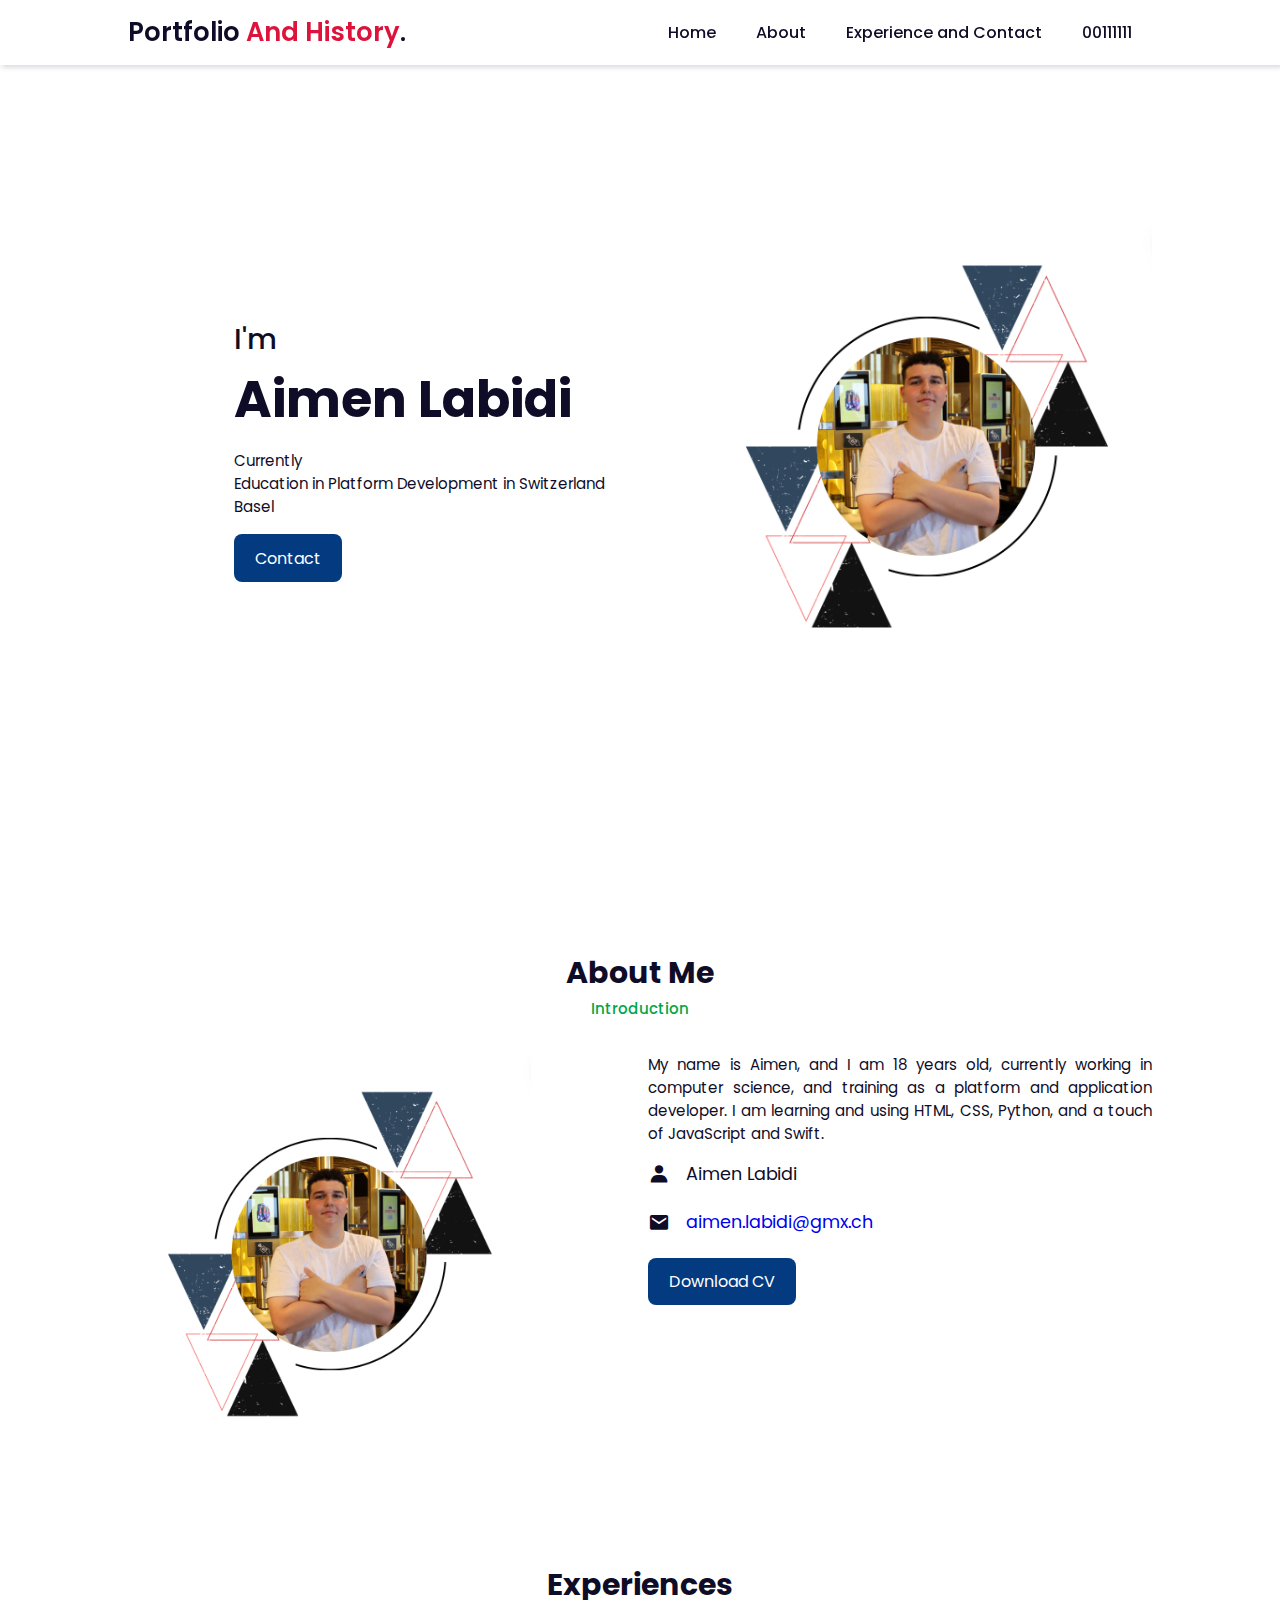
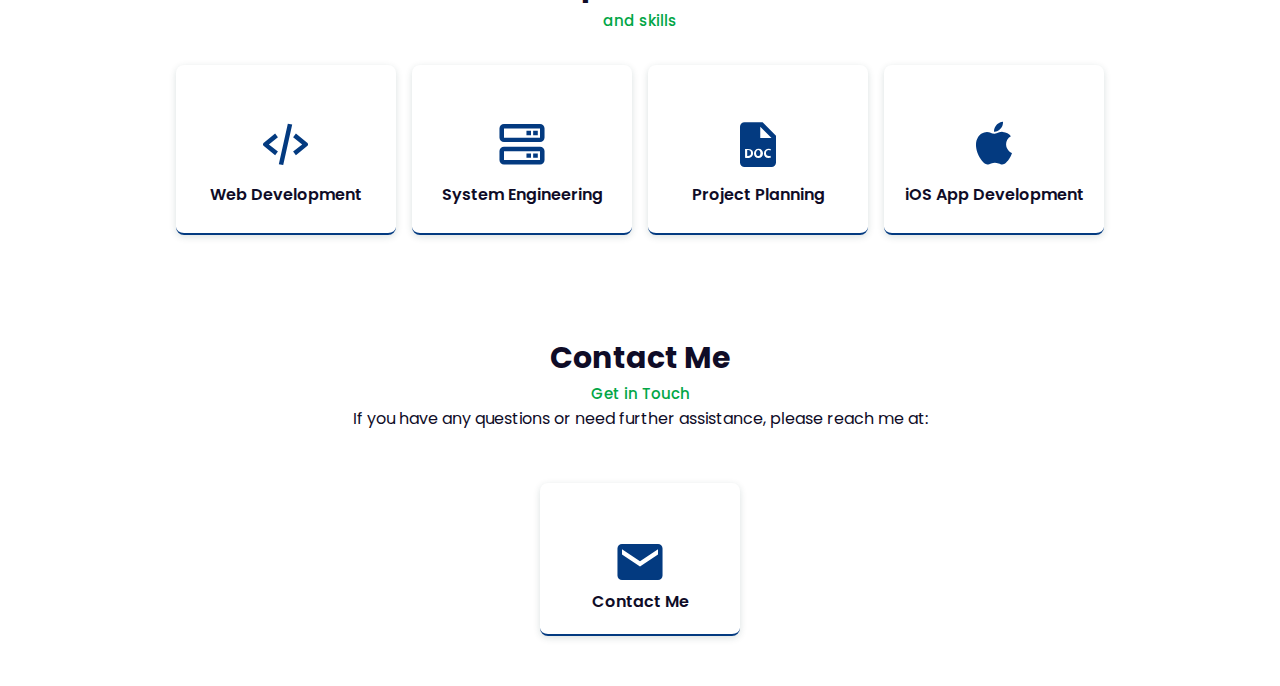
==== index.html @ f1b0aece "Add files via upload" ====
<!DOCTYPE html>
<html lang="en">

<head>
    <meta charset="UTF-8">
    <meta http-equiv="X-UA-Compatible" content="IE=edge">
    <meta name="viewport" content="width=device-width, initial-scale=1.0">
    <meta http-equiv='cache-control' content='no-cache'> 
    <meta http-equiv='expires' content='0'> 
    <meta http-equiv='pragma' content='no-cache'>
    <title>E-Portfolio and History</title>
    <link rel="stylesheet" href="style.css">
    <link rel="stylesheet" href="https://cdn.jsdelivr.net/npm/boxicons@latest/css/boxicons.min.css">
</head>

<body>
    <!-- Navbar Section Start -->
    <header>
        <a href="#" class="logo">Portfolio <span>And</span> <span>History</span>.</a>

        <div class="bx bx-menu" id="menu-icon"></div>

        <ul class="navbar">
            <li><a href="#home">Home</a></li>
            <li><a href="#about">About</a></li>
            <li><a href="#services">Experience and Contact</a></li>
            <li><a href="404.html">00111111</a></li>
        </ul>
    </header>
    <!-- Navbar Section End -->

    <!-- Home Section Start -->
    <section class="home" id="home">
        <div class="social">
    
        </div>
        <div class="home-img">
            <img src="MainPicPort.png" alt="Profile Picture">
        </div>
        <div class="home-text">
            <span>I'm</span>
            <h1>Aimen Labidi</h1>
            
            <p>Currently <br> Education in Platform Development in Switzerland <br> Basel</p>
            <a href="#contact" class="btn">Contact</a>
        </div>
    </section>
    <!-- Home Section End -->

    <!-- About Section Start -->
    <section class="about" id="about">
        <div class="heading">
            <h2>About Me</h2>
            <span>Introduction</span>
        </div>

        <div class="about-container">
            <div class="about-img">
                <img src="MainPicPort.png" alt="Profile Picture">
            </div>
            <div class="about-text">
                <p>My name is Aimen, and I am 18 years old, currently working in computer science, and training as a platform and application developer. I am learning and using HTML, CSS, Python, and a touch of JavaScript and Swift.</p>

                <div class="information">
                    <div class="info-box">
                        <i class='bx bxs-user'></i>
                        <span>Aimen Labidi</span>
                    </div>

                    <div class="info-box">
                        <i class='bx bxs-envelope'></i>
                        <a href="mailto:aimen.labidi@gmx.ch">
                            <span>aimen.labidi@gmx.ch</span>
                        </a>
                    </div>
                </div>
                <a href="MainCV.pdf" class="btn" download>Download CV</a>
            </div>
        </div>
    </section>
    <!-- About Section End -->

    <!-- Skills Section Start -->
    <section class="services" id="services">
        <div class="heading">
            <h2>Experiences</h2>
            <span>and skills    </span>
        </div>
        <div class="services-content">

            <div class="services-box">
                <i class='bx bx-code-alt'></i>
                <h3>Web Development</h3>
            </div>

            <div class="services-box">
                <i class='bx bx-server'></i>
                <h3>System Engineering</h3>
            </div>
            <div class="services-box">
                <i class='bx bxs-file-doc'></i>
                <h3>Project Planning</h3>
            </div>

            <div class="services-box">
                <i class='bx bxl-apple'></i>
                <h3>iOS App Development</h3>
            </div>
        </div>
    </section>
    <!-- Skills Section End -->

    <!-- Contact Section Start -->
    <section id="contact">
        <div class="heading">
            <h2>Contact Me</h2>
            <span>Get in Touch</span>
        </div>
        <div class="contact-content">
            <div class="heading">
                <p>If you have any questions or need further assistance, please reach me at:</p>
                <div class="email-content">


                <a href="mailto:aimen.labidi@gmx.ch" class="email-link">
                    <div class="email-box">
                        <i class='bx bxs-envelope'></i>
                        <h3>Contact Me</h3>
                    </div>
                </a>
                

                    
                </div>
            </div>
        </div>
    </section>
    <!-- Contact Section End -->

    <!-- Javascript -->
    <script src="script.js"></script>
</body>

</html>
---- style.css ----
@import url("https://fonts.googleapis.com/css2?family=Poppins:wght@200;300;400;500;600;700&display=swap");

* {
  margin: 0;
  padding: 0;
  box-sizing: border-box;
  list-style: none;
  text-decoration: none;
  scroll-behavior: smooth;
  scroll-padding-top: 2rem;
  font-family: "Poppins", sans-serif;
}

:root {
  --main-color: #033a80;
  --bg-color: #fff;
  --text-color: #0f0c27;
  --hover: hsl(260, 100%, 51%);
  --big-font: 3.2rem;
  --medium-font: 1.8rem;
  --p-font: 0.941rem;
}

section {
  padding: 50px 10%;
}

body.active {
  --text-color: #fff;
  --bg-color: #0f0c27;
}

body {
  background: var(--bg-color);
  color: var(--text-color);
}

*::selection {
  color: var(--bg-color);
  background: var(--main-color);
}

.heading {
  text-align: center;
}

.heading h2 {
  font-size: 30px;
}

.heading span {
  font-size: var(--p-font);
  color: rgb(2, 166, 70);
}

header {
  position: fixed;
  width: 100%;
  top: 0;
  right: 0;
  z-index: 1000;
  display: flex;
  align-items: center;
  justify-content: space-between;
  background: var(--bg-color);
  padding: 13px 10%;
  transition: 0.2s;
  box-shadow: -3px -3px 7px #ffffff73,
    2px 2px 5px rgba(94, 104, 121, 0.288);
}

header.shadow {
  box-shadow: 0 0 4px rgb(14 55 54 / 15%);
}

.logo {
  font-size: 1.61rem;
  font-weight: 600;
  color: var(--text-color);
}

.logo span {
  font-size: 1.61rem;
  font-weight: 600;
  color: crimson;
}

.navbar {
  display: flex;
}

.navbar a {
  font-size: 1rem;
  padding: 10px 20px;
  color: var(--text-color);
  font-weight: 500;
}

.navbar a:hover {
  color: var(--hover);
}

#menu-icon {
  font-size: 24px;
  cursor: pointer;
  z-index: 10001;
  display: none;
}

#darkmode {
  font-size: 22px;
  cursor: pointer;
}

.home {
  position: relative;
  width: 100%;
  min-height: 100vh;
  display: grid;
  grid-template-columns: 0.2fr 1fr 1fr;
  align-items: center;
  gap: 1rem;
}

.home-img {
  order: 3;
}

.home-img img {
  width: 100%;
}

.home-text span {
  font-size: var(--medium-font);
  font-weight: 500;
}

.home-text h1 {
  font-size: var(--big-font);
}

.home-text h2 {
  font-size: 1.1rem;
  font-weight: 400;
}

.home-text p {
  font-size: var(--p-font);
  font-weight: 400;
  margin: 0.7rem 0 1rem;
}

.social {
  display: flex;
  flex-direction: column;
}

.social a {
  margin-bottom: 1rem;
  font-size: 22px;
  color: var(--text-color);
}

.social a:hover {
  color: var(--hover);
}

.btn {
  display: inline-block;
  background: var(--main-color);
  color: #fff;
  padding: 0.7rem 1.3rem;
  border-radius: 0.5rem;
}

.btn:hover {
  background: var(--hover);
}


.about-container {
  display: grid;
  grid-template-columns: repeat(2, 1fr);
  gap: 1rem;
  margin-top: 2rem;
}

.about-img img {
  width: 80%;
  border-radius: 0.5rem;
}

.about-text p {
  font-size: var(--p-font);
  font-weight: 400;
  text-align: justify;
}

.information {
  margin: 1rem 0 1.4rem;
}

.information .info-box {
  display: flex;
  align-items: center;
  margin-bottom: 1.4rem;
}

.information .info-box .bx {
  font-size: 22px;
}

.information .info-box span {
  font-weight: 400;
  margin-left: 1rem;
}

.skills-container {
  display: grid;
  grid-template-columns: repeat(2, 1fr);
  align-items: center;
  gap: 2rem;
  margin-top: 4rem;
}

.skills-img img {
  width: 80%;
  padding-left: 4rem;
  object-position: center;
}

.bars-box {
  position: relative;
  display: flex;
  justify-content: space-between;
  align-items: center;
  padding: 1rem 0;
  margin-bottom: 1rem;
}

.bars-box h3,
span {
  font-size: 1.1rem;
  font-weight: 500;
}

.light-bar {
  position: absolute;
  bottom: 0;
  left: 0;
  width: 100%;
  height: 0.5rem;
  background: hsla(260, 100%, 44%, 0.4);
  border-radius: 0.5rem;
}

.percent-bar {
  position: absolute;
  bottom: 0;
  left: 0;
  height: 0.5rem;
  background: var(--main-color);
  border-radius: 0.5rem;
}

.html-bar {
  width: 94%;
}

.css-bar {
  width: 84%;
}

.js-bar {
  width: 74%;
}

.react-bar {
  width: 80%;
}

/* Responsive design for service boxes */
.services-content {
  display: grid;
  grid-template-columns: repeat(auto-fit, minmax(200px, auto));
  justify-content: center;
  gap: 1rem;
  margin-top: 2rem;
}

.services-box {
  padding: 20px;
  width: 220px;
  display: flex;
  flex-direction: column;
  align-items: center;
  text-align: center;
  border-radius: 0.5rem;
  border-bottom: 2px solid var(--main-color);
  box-shadow: 0 2px 7px rgb(14 55 54 / 15%);
  transition: transform 0.3s ease;
}

.services-box:hover {
  background-color: #02225a;
  transform: scale(1.1); /* Make the box 10% larger on hover */
}

.services-box h3 {
  font-size: 1rem;
  font-weight: 600;
  margin: 0.7rem 0 0.4rem;
}

.services-box:hover h3 {
  color: #fff;
}

.services-box .bx {
  padding-top: 2rem;
  font-size: 54px;
  color: var(--main-color);
}

.services-box:hover .bx {
  color: #22cf91;
}

.services-box a {
  color: var(--main-color);
  font-size: var(--p-font);
  font-weight: 500;
}

.services-box:hover a {
  color: #8b8a8f;
}

.sun-heading {
  text-align: center;
}

.sun-heading h2 {
  font-size: 30px;
}

.sun-heading span {
  font-size: var(--p-font);
  color: rgb(2, 166, 70);
}

.sun-services {
  display: flex;
  flex-direction: column;
  align-items: center;
  justify-content: center;
  height: 100vh;
  text-align: center;
}

.sun-img {
  display: flex;
  justify-content: center;
  align-items: center;
  width: 100%;
  margin-top: 20px;
}

.sun-img {
  max-width: 100%;
  height: auto;
}

@media (max-width: 200px) {
  .email-box {
    width: 80px; /* Adjust for smaller screens */
  }
}

/* Responsive design for service boxes */
.email-content {
  display: grid;
  width: 250;
  text-align: center;
  grid-template-columns: repeat(auto-fit, minmax(200px, auto));
  justify-content: center;
  gap: 1rem;
  margin-top: 2rem;
}


.email-box {
  padding: 20px;
  width: 250px;
  display: flex;
  flex-direction: column;
  align-items: center;
  text-align: center;
  border-radius: 0.5rem;
  border-bottom: 2px solid var(--main-color);
  box-shadow: 0 2px 7px rgb(14 55 54 / 15%);
  transition: transform 0.3s ease;
}

.email-box:hover {
  background-color: #02225a;
  transform: scale(1.1); /* Make the box 10% larger on hover */
}

.email-box h3 {
  font-size: 1rem;
  font-weight: 600;
  margin: 0.7rem 0 0.4rem;
}

.email-box:hover h3 {
  color: #fff;
}

.email-box .bx {
  padding-top: 2rem;
  font-size: 54px;
  color: var(--main-color);
}

.email-box:hover .bx {
  color: #22cf91;
}

.email-box a {
  color: var(--main-color);
  font-size: var(--p-font);
  font-weight: 500;
}

.email-box:hover a {
  color: #8b8a8f;
}

.email-box {
  display: flex;
  justify-content: center;
  align-items: center;
  width: 100%;
  margin-top: 20px;
}

.email-box{
  max-width: 100%;
  height: auto;
}

.email-link {
  text-decoration: none; /* Remove underline */
  color: inherit; /* Inherit the color from the parent */
}

.email-link h3 {
  color: var(--text-color); /* Use a variable or a specific color */
  margin: 0; /* Reset margin if needed */
}

.email-link:hover h3 {
  color: fff; /* Color on hover */
}


.contact-form {
  display: grid;
  place-items: center;
  margin-top: 2rem;
}

.contact-form form {
  display: flex;
  flex-direction: column;
  width: 650px;
}



form input,
textarea {
  padding: 15px;
  border-radius: 0.5rem;
  width: 100%;
  border: none;
  outline: none;
  background: hsla(260, 100%, 44%, 0.1);
  margin-bottom: 1rem;
  color: var(--text-color);
}

form input::placeholder,
textarea::placeholder {
  color: var(--text-color);
}

form textarea {
  resize: none;
  height: 200px;
}

.contact-button {
  width: 160px;
  cursor: pointer;
  background: #2768d9;
  color: #fff;
  justify-content: center;
  text-transform: uppercase;
  letter-spacing: 1px;
  margin-left: 35%;
}

.contact-button:hover {
  background: var(--hover);
}

.footer {
  display: grid;
  place-items: center;
  padding: 20px;
  color: #000;
}

.footer h2 {
  font-size: 1.5rem;
  margin-bottom: 1.6rem;
  color: var(--text-color)
}

.footer-social a i {
  color: rgb(10, 26, 208);
  font-size: 25px;
  margin-left: 10px;
  text-align: center;
  line-height: 40px;
  background-color: #fff;
  border-radius: 50%;
  width: 40px;
  height: 40px;
}

.copyright {
  padding: 20px;
  background: var(--main-color);
  text-align: center;
  color: #fff;
}

.copyright a {
  color: #22cf91;
}

/* For Mobile */
@media (max-width: 991px) {
  header {
    padding: 18px 4%;
  }

  section {
    padding: 50px 4%;
  }
}

@media (max-width: 881px) {
  :root {
    --big-font: 2.7rem;
    --medium-font: 1.4rem;
  }
}

@media (max-width: 768px) {
  :root {
    --big-font: 2.4rem;
    --medium-font: 1.2rem;
  }

  header {
    padding: 11px 4%;
  }

  #menu-icon {
    display: initial;
    color: var(--text-color);
  }

  header .navbar {
    position: absolute;
    top: -500px;
    left: 0;
    right: 0;
    display: flex;
    flex-direction: column;
    background: var(--bg-color);
    box-shadow: 0 4px 4px rgb(0 0 0 / 10%);
    transition: 0.2s ease;
    text-align: center;
  }

  .navbar.active {
    top: 100%;
  }

  .navbar a {
    padding: 1.5rem;
    display: block;
    background: var(--bg-color);
  }

  #darkmode {
    position: absolute;
    top: 1.4rem;
    right: 2rem;
  }

  .scroll-down {
    display: none;
  }

  .home {
    grid-template-columns: 0.5fr 3fr;
  }

  .home-text {
    grid-column: 1/3;
    padding-left: 1.4rem;
  }

  .home-img {
    order: initial;
  }

  .about-container {
    grid-template-columns: 1fr;
  }

  .about-img {
    display: flex;
    justify-content: center;
  }

  .skills-container {
    grid-template-columns: 1fr;
  }

  .skills-img img {
    padding-left: 0;
  }

  .skills-img {
    padding-top: 2rem;
    display: flex;
    justify-content: center;
  }

  .contact-form form {
    width: 300px;
  }

  .contact-button {
    margin-left: 25%;
  }
}

@media (max-width: 340px) {
  :root {
    --big-font: 1.7rem;
    --medium-font: 1.1rem;
  }

  .home-text span {
    font-size: 1rem;
  }

  .home-text h2 {
    font-size: 0.9rem;
    font-weight: 500;
  }

  .information .info-box span {
    font-size: 1rem;
  }

  .contact-form form {
    width: 300px;
  }

  .contact-button {
    margin-left: 25%;
  }
}
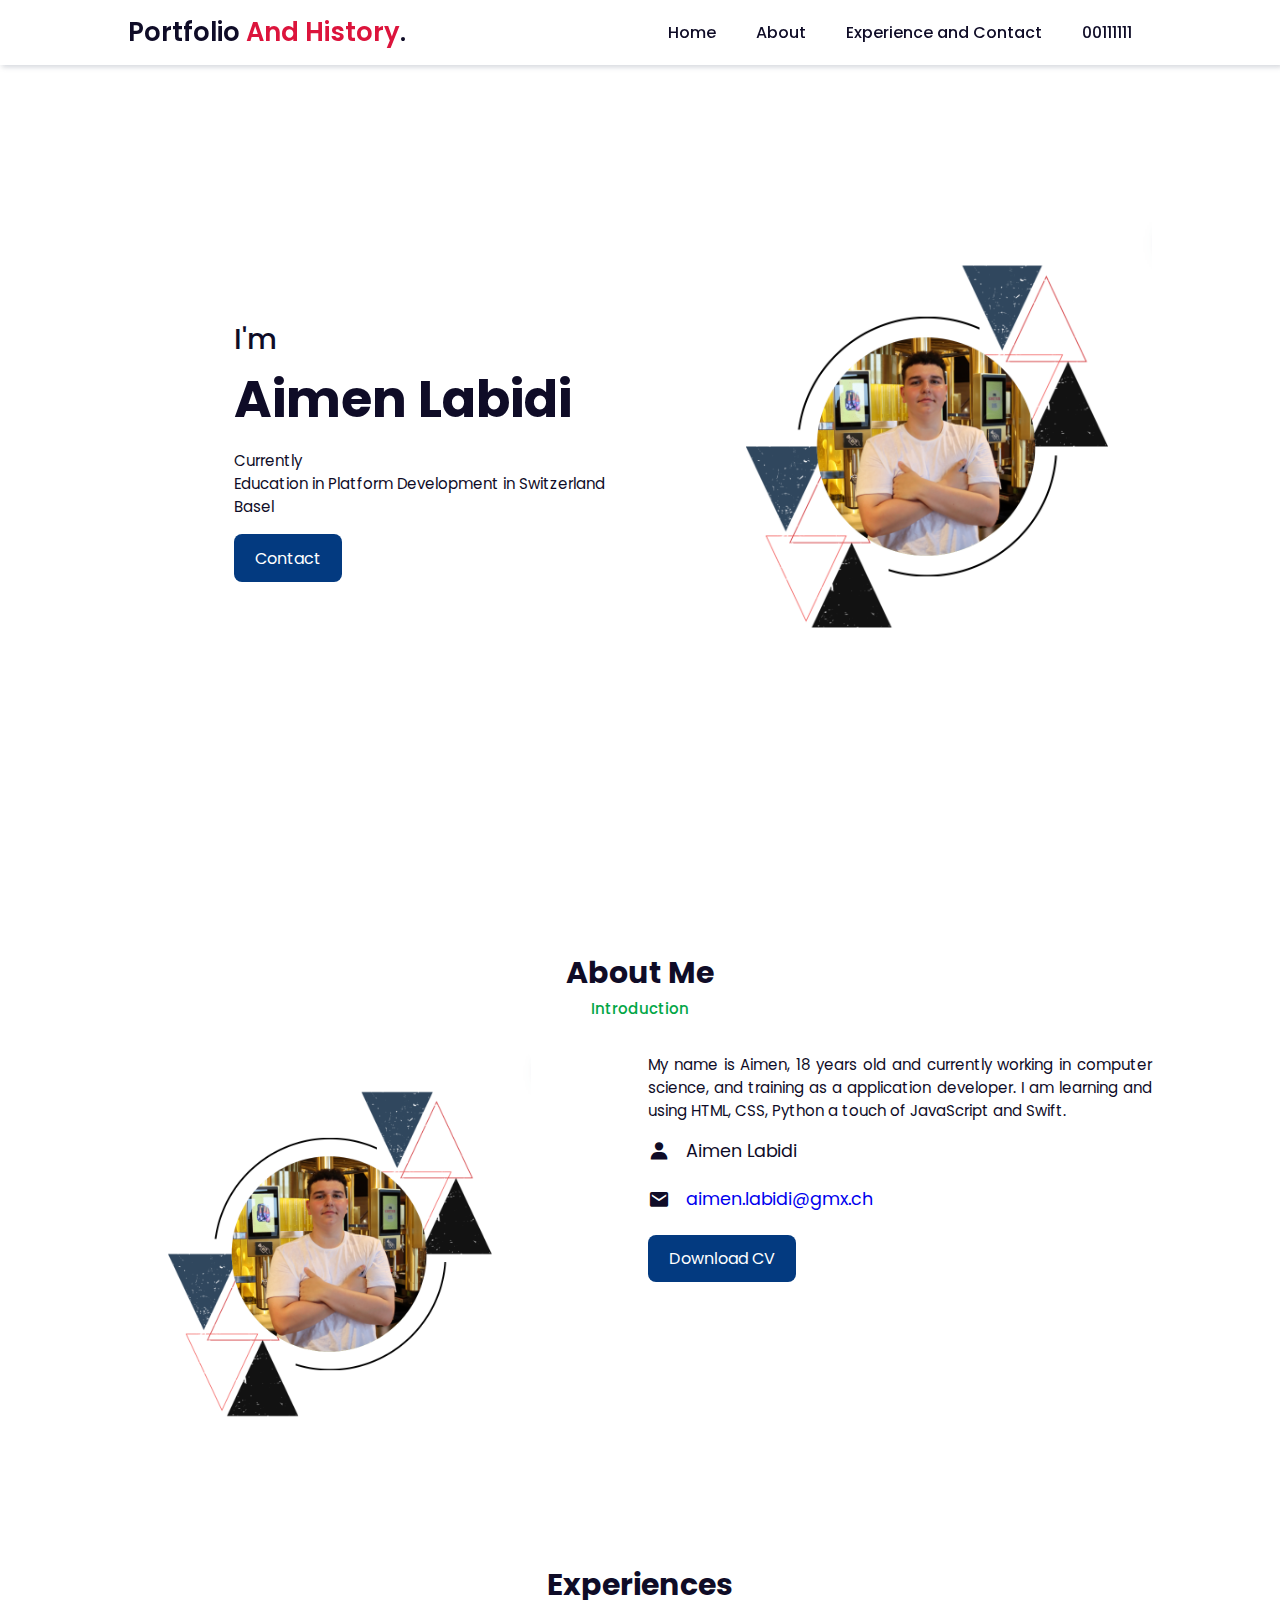
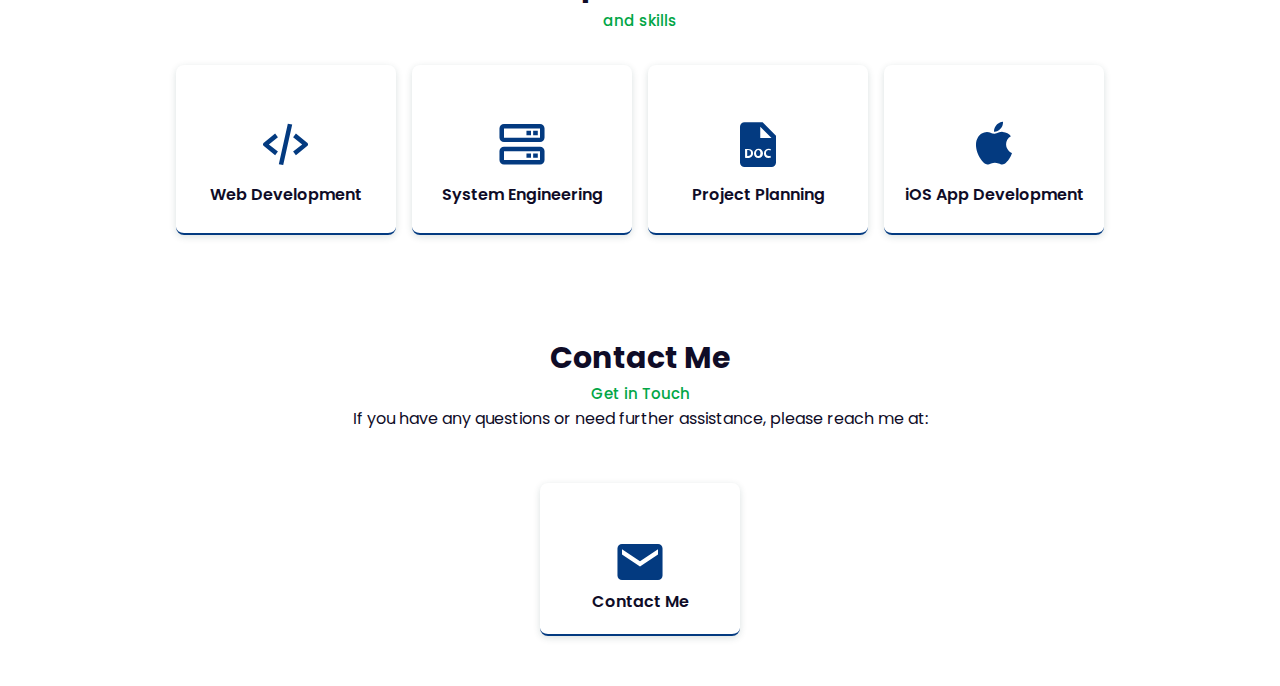
==== commit 118324c0: "Update index.html" ====
--- a/index.html
+++ b/index.html
@@ -59,7 +59,7 @@
                 <img src="MainPicPort.png" alt="Profile Picture">
             </div>
             <div class="about-text">
-                <p>My name is Aimen, and I am 18 years old, currently working in computer science, and training as a platform and application developer. I am learning and using HTML, CSS, Python, and a touch of JavaScript and Swift.</p>
+                <p>My name is Aimen, 18 years old and currently working in computer science, and training as a application developer. I am learning and using HTML, CSS, Python a touch of JavaScript and Swift.</p>
 
                 <div class="information">
                     <div class="info-box">
@@ -141,4 +141,4 @@
     <script src="script.js"></script>
 </body>
 
-</html>+</html>
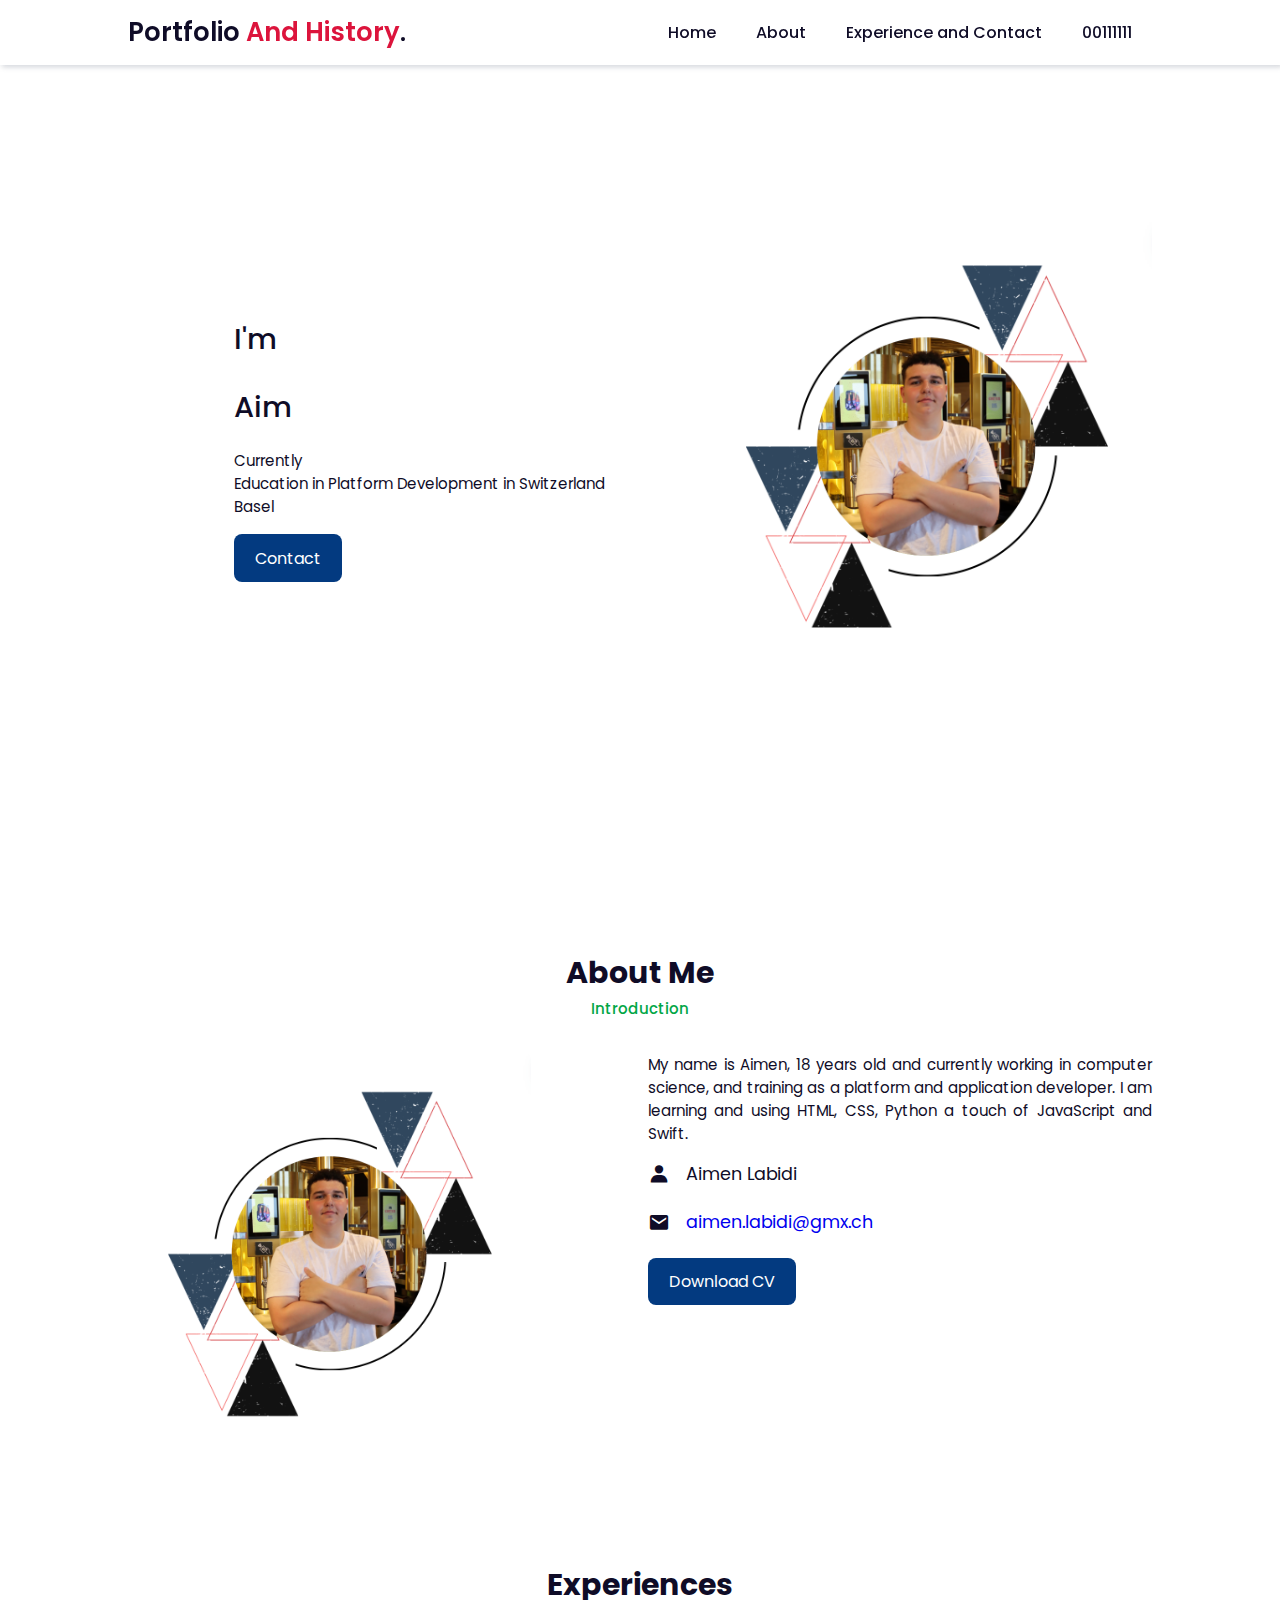
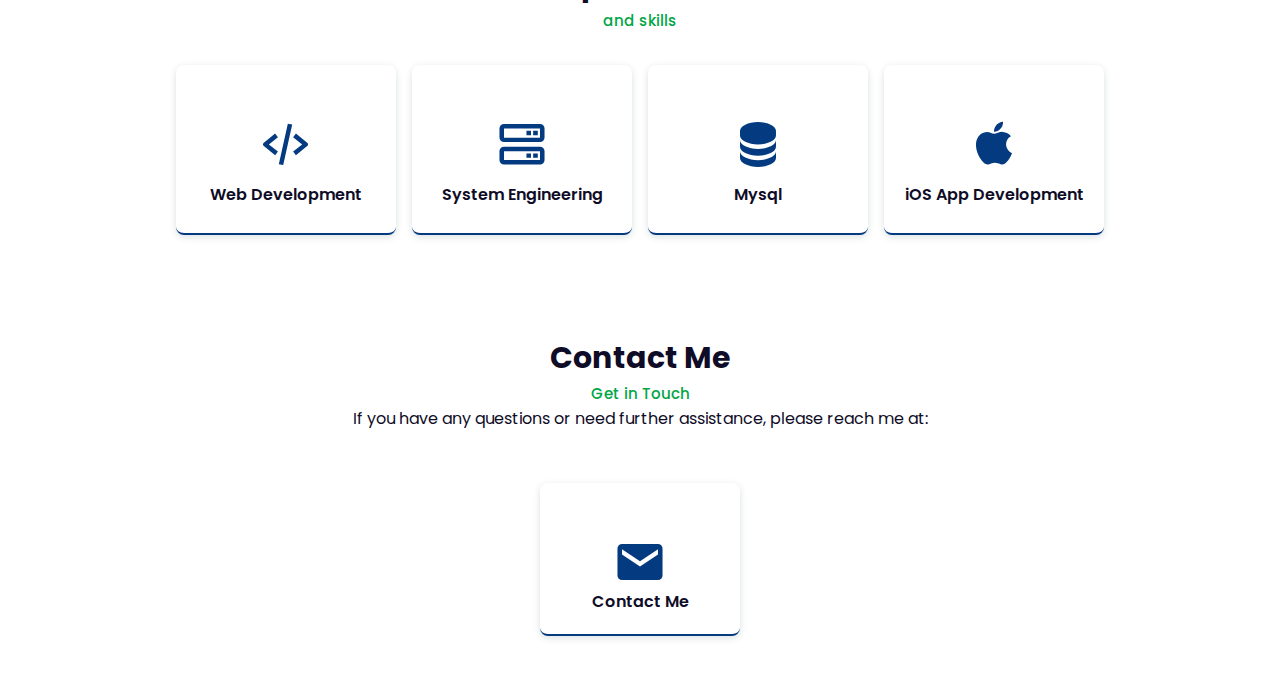
==== commit c0a9da81: "Update index.html" ====
--- a/index.html
+++ b/index.html
@@ -31,20 +31,40 @@
 
     <!-- Home Section Start -->
     <section class="home" id="home">
-        <div class="social">
-    
-        </div>
+        <div class="social"></div>
         <div class="home-img">
             <img src="MainPicPort.png" alt="Profile Picture">
         </div>
         <div class="home-text">
             <span>I'm</span>
-            <h1>Aimen Labidi</h1>
-            
+            <h1><span id="typewriter"></span></h1>
             <p>Currently <br> Education in Platform Development in Switzerland <br> Basel</p>
             <a href="#contact" class="btn">Contact</a>
         </div>
     </section>
+    
+    <script>
+        // Typewriter effect
+        const text = "Aimen Labidi"; // Text to be displayed
+let index = 0;
+
+function typewriter() {
+    if (index < text.length) {
+        // Check if the current character is a space
+        if (text[index] === " ") {
+            // If it's a space, add a non-breaking space
+            document.getElementById('typewriter').innerHTML += "&nbsp;";
+        } else {
+            // If it's not a space, add the character
+            document.getElementById('typewriter').innerText += text.charAt(index);
+        }
+        index++;
+        setTimeout(typewriter, 300); // Adjust typing speed here
+    }
+}
+
+typewriter();
+    </script>
     <!-- Home Section End -->
 
     <!-- About Section Start -->
@@ -59,7 +79,7 @@
                 <img src="MainPicPort.png" alt="Profile Picture">
             </div>
             <div class="about-text">
-                <p>My name is Aimen, 18 years old and currently working in computer science, and training as a application developer. I am learning and using HTML, CSS, Python a touch of JavaScript and Swift.</p>
+                <p>My name is Aimen, 18 years old and currently working in computer science, and training as a platform and application developer. I am learning and using HTML, CSS, Python a touch of JavaScript and Swift.</p>
 
                 <div class="information">
                     <div class="info-box">
@@ -98,8 +118,8 @@
                 <h3>System Engineering</h3>
             </div>
             <div class="services-box">
-                <i class='bx bxs-file-doc'></i>
-                <h3>Project Planning</h3>
+                <i class='bx bxs-data'></i>
+                <h3>Mysql</h3>
             </div>
 
             <div class="services-box">
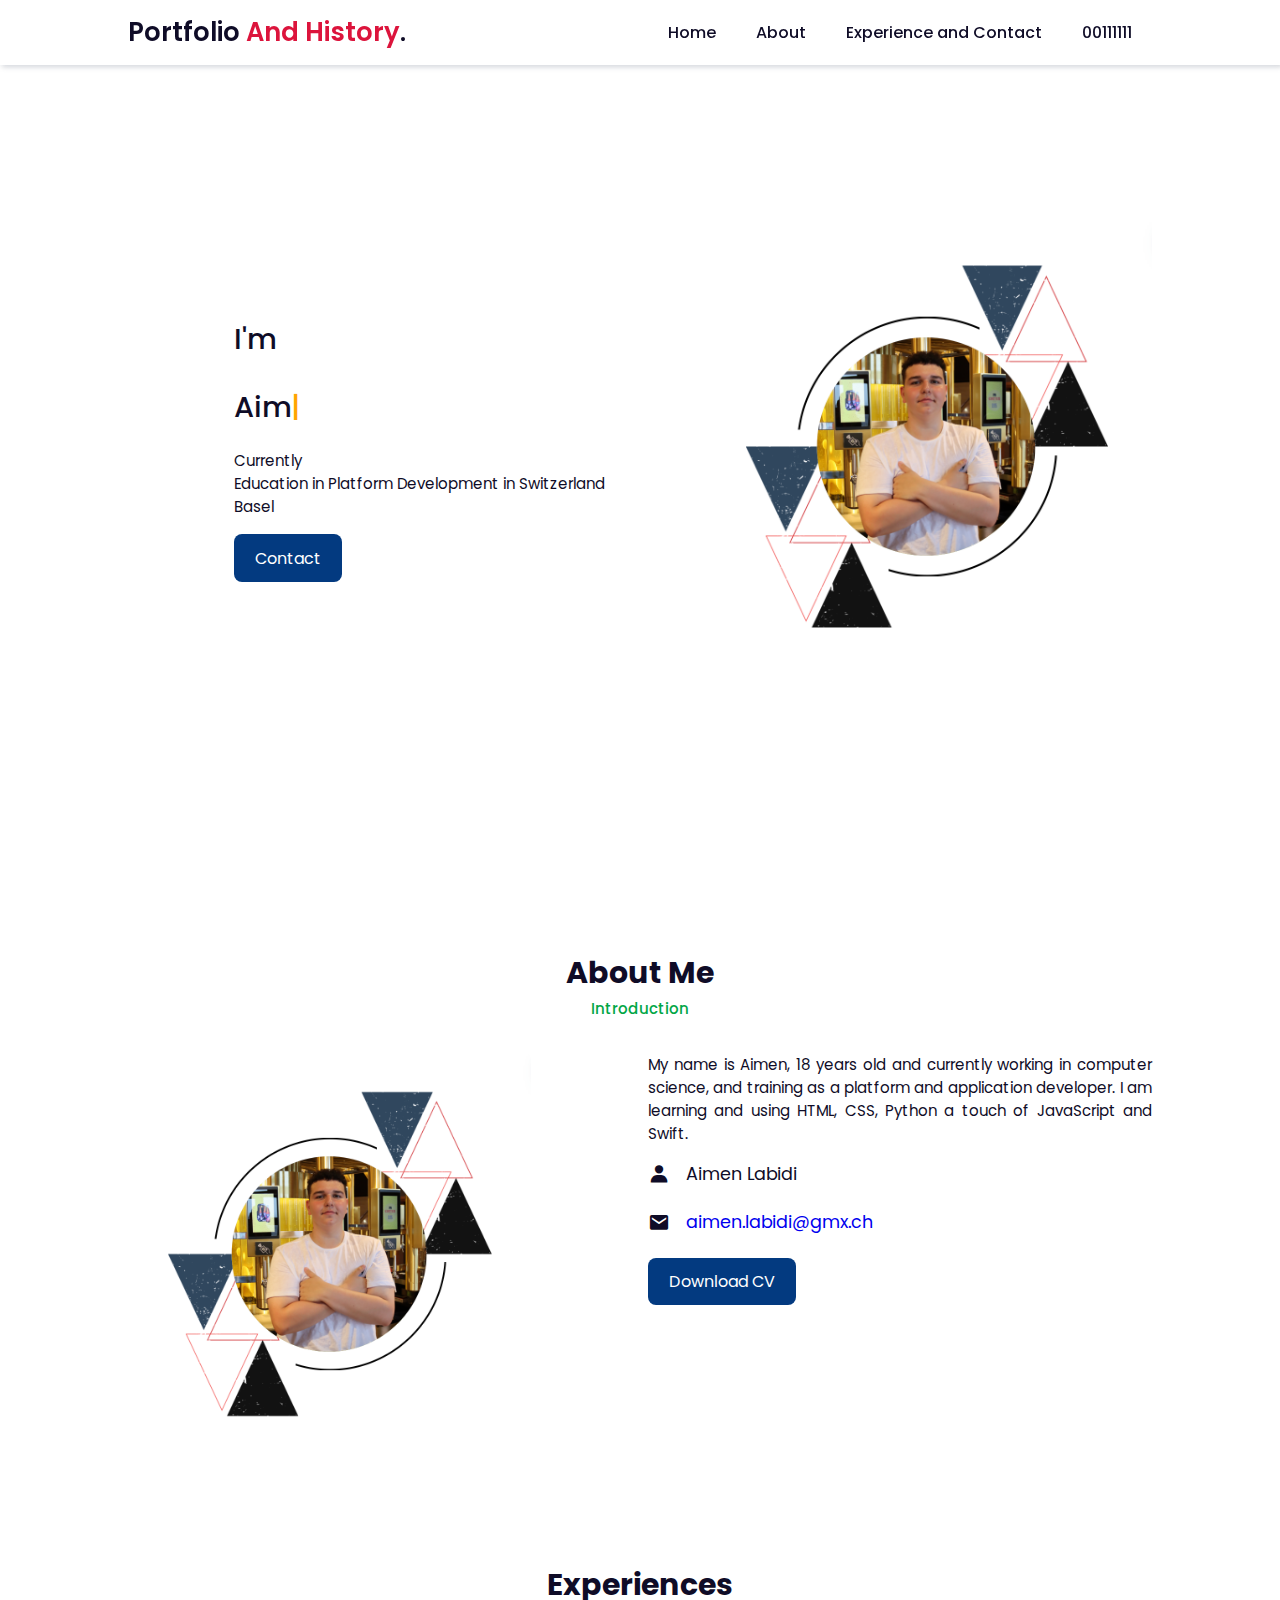
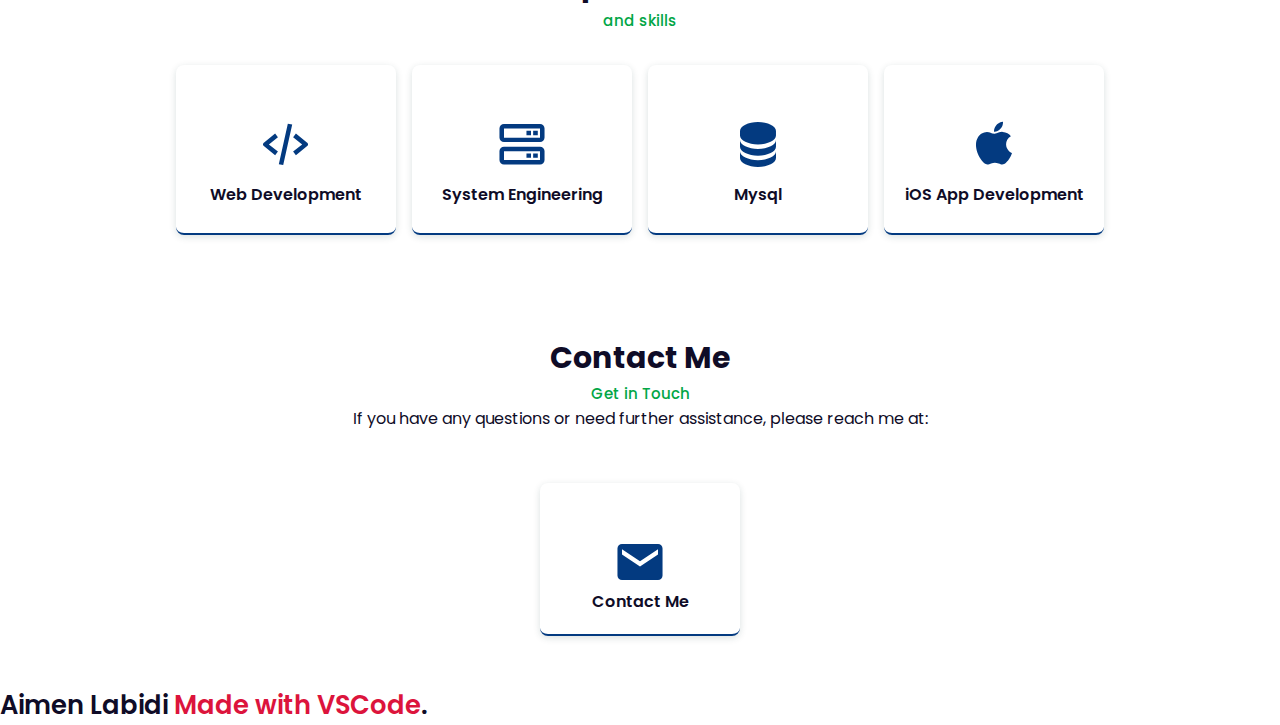
==== commit 7a72bbb1: "Update index.html" ====
--- a/index.html
+++ b/index.html
@@ -129,7 +129,7 @@
         </div>
     </section>
     <!-- Skills Section End -->
-
+    
     <!-- Contact Section Start -->
     <section id="contact">
         <div class="heading">
@@ -148,14 +148,18 @@
                         <h3>Contact Me</h3>
                     </div>
                 </a>
-                
-
-                    
-                </div>
             </div>
         </div>
     </section>
     <!-- Contact Section End -->
+    
+    <footer>
+        <a href="#" class="logo">Aimen Labidi <span>Made with VSCode</span>.</a>
+        <div class="bx bx-menu" id="menu-icon"></div>
+        <ul class="navbar"> </ul>
+    </footer>
+    
+    
 
     <!-- Javascript -->
     <script src="script.js"></script>
--- a/style.css
+++ b/style.css
@@ -689,4 +689,17 @@
   .contact-button {
     margin-left: 25%;
   }
-}+}
+
+
+
+#typewriter::after {
+  content: '|'; /* Add a cursor */
+  color: orange; /* Change cursor color */
+  animation: blink 0.7s infinite alternate; /* Make it blink */
+}
+
+@keyframes blink {
+  from { opacity: 0; }
+  to { opacity: 1; }
+}
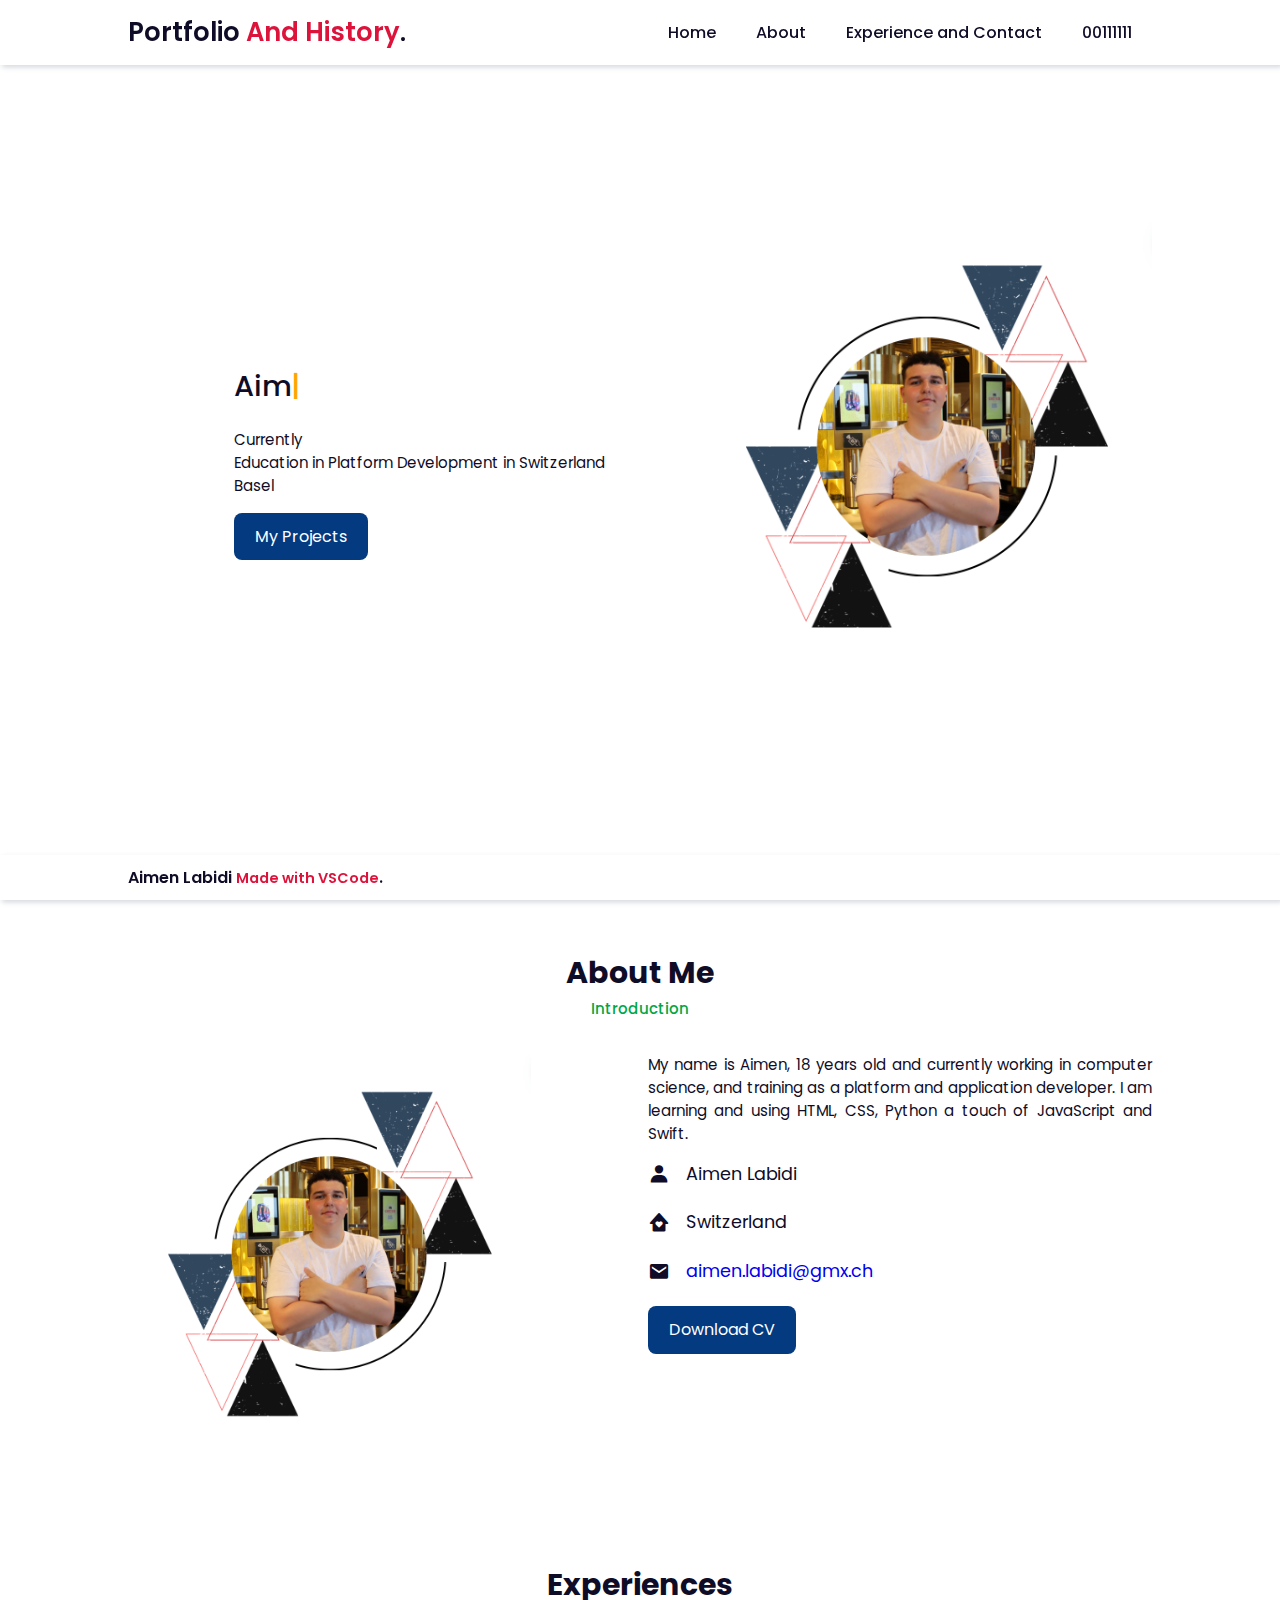
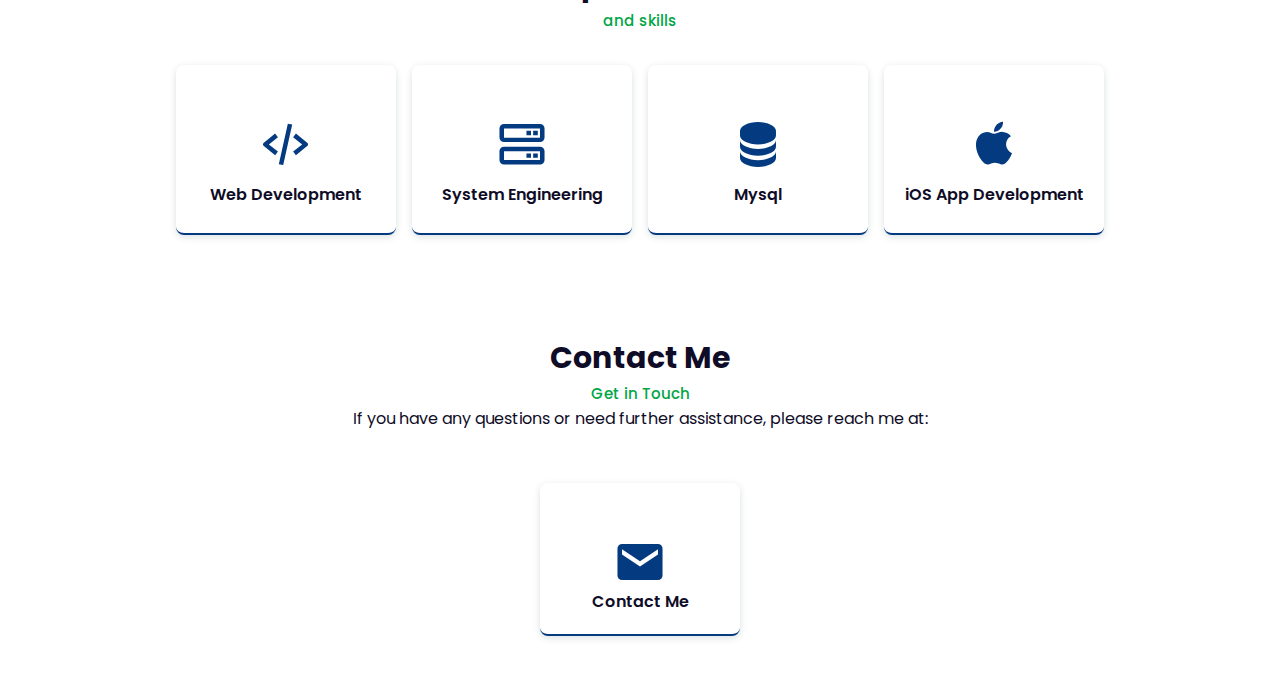
==== commit e7d4f16c: "Update index.html" ====
--- a/index.html
+++ b/index.html
@@ -1,25 +1,22 @@
 <!DOCTYPE html>
 <html lang="en">
-
 <head>
+    <!-- Meta tags -->
     <meta charset="UTF-8">
     <meta http-equiv="X-UA-Compatible" content="IE=edge">
     <meta name="viewport" content="width=device-width, initial-scale=1.0">
-    <meta http-equiv='cache-control' content='no-cache'> 
-    <meta http-equiv='expires' content='0'> 
-    <meta http-equiv='pragma' content='no-cache'>
     <title>E-Portfolio and History</title>
+    <!-- Stylesheets -->
     <link rel="stylesheet" href="style.css">
     <link rel="stylesheet" href="https://cdn.jsdelivr.net/npm/boxicons@latest/css/boxicons.min.css">
 </head>
-
 <body>
-    <!-- Navbar Section Start -->
+    <!-- Header Section -->
     <header>
         <a href="#" class="logo">Portfolio <span>And</span> <span>History</span>.</a>
-
+        <img src="CatGif.gif" alt="" class="cat-gif">
         <div class="bx bx-menu" id="menu-icon"></div>
-
+        <!-- Navbar -->
         <ul class="navbar">
             <li><a href="#home">Home</a></li>
             <li><a href="#about">About</a></li>
@@ -27,66 +24,59 @@
             <li><a href="404.html">00111111</a></li>
         </ul>
     </header>
-    <!-- Navbar Section End -->
-
-    <!-- Home Section Start -->
+    <!-- Home Section -->
     <section class="home" id="home">
+        <!-- Home Content -->
         <div class="social"></div>
         <div class="home-img">
             <img src="MainPicPort.png" alt="Profile Picture">
         </div>
         <div class="home-text">
-            <span>I'm</span>
             <h1><span id="typewriter"></span></h1>
             <p>Currently <br> Education in Platform Development in Switzerland <br> Basel</p>
-            <a href="#contact" class="btn">Contact</a>
+            <a href="projects.html" class="btn">My Projects</a>
         </div>
     </section>
-    
+    <!-- Typewriter Effect Script -->
     <script>
-        // Typewriter effect
-        const text = "Aimen Labidi"; // Text to be displayed
-let index = 0;
-
-function typewriter() {
-    if (index < text.length) {
-        // Check if the current character is a space
-        if (text[index] === " ") {
-            // If it's a space, add a non-breaking space
-            document.getElementById('typewriter').innerHTML += "&nbsp;";
-        } else {
-            // If it's not a space, add the character
-            document.getElementById('typewriter').innerText += text.charAt(index);
+        const text = "Aimen Labidi";
+        let index = 0;
+        function typewriter() {
+            if (index < text.length) {
+                if (text[index] === " ") {
+                    document.getElementById('typewriter').innerHTML += "&nbsp;";
+                } else {
+                    document.getElementById('typewriter').innerText += text.charAt(index);
+                }
+                index++;
+                setTimeout(typewriter, 300);
+            }
         }
-        index++;
-        setTimeout(typewriter, 300); // Adjust typing speed here
-    }
-}
-
-typewriter();
+        typewriter();
     </script>
-    <!-- Home Section End -->
-
-    <!-- About Section Start -->
+    <!-- About Section -->
     <section class="about" id="about">
         <div class="heading">
             <h2>About Me</h2>
             <span>Introduction</span>
         </div>
-
+        <!-- About Content -->
         <div class="about-container">
             <div class="about-img">
                 <img src="MainPicPort.png" alt="Profile Picture">
             </div>
             <div class="about-text">
                 <p>My name is Aimen, 18 years old and currently working in computer science, and training as a platform and application developer. I am learning and using HTML, CSS, Python a touch of JavaScript and Swift.</p>
-
+                <!-- Information -->
                 <div class="information">
                     <div class="info-box">
                         <i class='bx bxs-user'></i>
                         <span>Aimen Labidi</span>
                     </div>
-
+                    <div class="info-box">
+                        <i class='bx bxs-home-heart'></i>
+                        <span>Switzerland</span>
+                    </div>
                     <div class="info-box">
                         <i class='bx bxs-envelope'></i>
                         <a href="mailto:aimen.labidi@gmx.ch">
@@ -94,25 +84,23 @@
                         </a>
                     </div>
                 </div>
+                <!-- Download CV Button -->
                 <a href="MainCV.pdf" class="btn" download>Download CV</a>
             </div>
         </div>
     </section>
-    <!-- About Section End -->
-
-    <!-- Skills Section Start -->
+    <!-- Experience and Skills Section -->
     <section class="services" id="services">
         <div class="heading">
             <h2>Experiences</h2>
-            <span>and skills    </span>
+            <span>and skills</span>
         </div>
+        <!-- Services Content -->
         <div class="services-content">
-
             <div class="services-box">
                 <i class='bx bx-code-alt'></i>
                 <h3>Web Development</h3>
             </div>
-
             <div class="services-box">
                 <i class='bx bx-server'></i>
                 <h3>System Engineering</h3>
@@ -121,48 +109,41 @@
                 <i class='bx bxs-data'></i>
                 <h3>Mysql</h3>
             </div>
-
             <div class="services-box">
                 <i class='bx bxl-apple'></i>
                 <h3>iOS App Development</h3>
             </div>
         </div>
     </section>
-    <!-- Skills Section End -->
-    
-    <!-- Contact Section Start -->
+    <!-- Contact Section -->
     <section id="contact">
         <div class="heading">
             <h2>Contact Me</h2>
             <span>Get in Touch</span>
         </div>
+        <!-- Contact Content -->
         <div class="contact-content">
             <div class="heading">
                 <p>If you have any questions or need further assistance, please reach me at:</p>
+                <!-- Email Link -->
                 <div class="email-content">
-
-
-                <a href="mailto:aimen.labidi@gmx.ch" class="email-link">
-                    <div class="email-box">
-                        <i class='bx bxs-envelope'></i>
-                        <h3>Contact Me</h3>
-                    </div>
-                </a>
+                    <a href="mailto:aimen.labidi@gmx.ch" class="email-link">
+                        <div class="email-box">
+                            <i class='bx bxs-envelope'></i>
+                            <h3>Contact Me</h3>
+                        </div>
+                    </a>
+                </div>
             </div>
         </div>
     </section>
-    <!-- Contact Section End -->
-    
+    <!-- Footer Section -->
     <footer>
         <a href="#" class="logo">Aimen Labidi <span>Made with VSCode</span>.</a>
         <div class="bx bx-menu" id="menu-icon"></div>
-        <ul class="navbar"> </ul>
+        <ul class="navbar"></ul>
     </footer>
-    
-    
-
-    <!-- Javascript -->
+    <!-- JavaScript -->
     <script src="script.js"></script>
 </body>
-
 </html>
--- a/style.css
+++ b/style.css
@@ -413,6 +413,13 @@
   margin: 0.7rem 0 0.4rem;
 }
 
+.email-box {
+  margin-top: 20px; /* Adjust margin */
+}
+
+/* Other CSS styles for footer and email box remain unchanged */
+
+
 .email-box:hover h3 {
   color: #fff;
 }
@@ -460,7 +467,7 @@
   margin: 0; /* Reset margin if needed */
 }
 
-.email-link:hover h3 {
+.email-link:hover h3 {  
   color: fff; /* Color on hover */
 }
 
@@ -703,3 +710,55 @@
   from { opacity: 0; }
   to { opacity: 1; }
 }
+
+footer {
+  position: fixed;
+  bottom: 0;
+  width: 100%;
+  background: var(--bg-color);
+  color: var(--text-color);
+  padding: 10px 10%; /* Adjust padding */
+  box-shadow: -3px -3px 7px #ffffff73, 2px 2px 5px rgba(94, 104, 121, 0.288);
+  display: flex;
+  align-items: center;
+  justify-content: space-between;
+}
+
+footer .logo {
+  font-size: 1rem; /* Adjust font size */
+  font-weight: 600;
+  color: var(--text-color);
+}
+
+footer .logo span {
+  font-size: 0.9rem; /* Adjust font size */
+  font-weight: 600;
+  color: crimson;
+}
+
+footer .navbar {
+  display: flex;
+}
+
+footer .navbar li {
+  display: inline;
+  margin-right: 10px; /* Adjust margin */
+}
+
+footer .navbar a {
+  font-size: 0.8rem; /* Adjust font size */
+  color: var(--text-color);
+  font-weight: 500;
+  text-decoration: none;
+}
+
+footer .navbar a:hover {
+  color: var(--hover);
+}
+
+#menu-icon {
+  font-size: 20px; /* Adjust font size */
+  cursor: pointer;
+}
+
+/* Add any additional styling as needed */
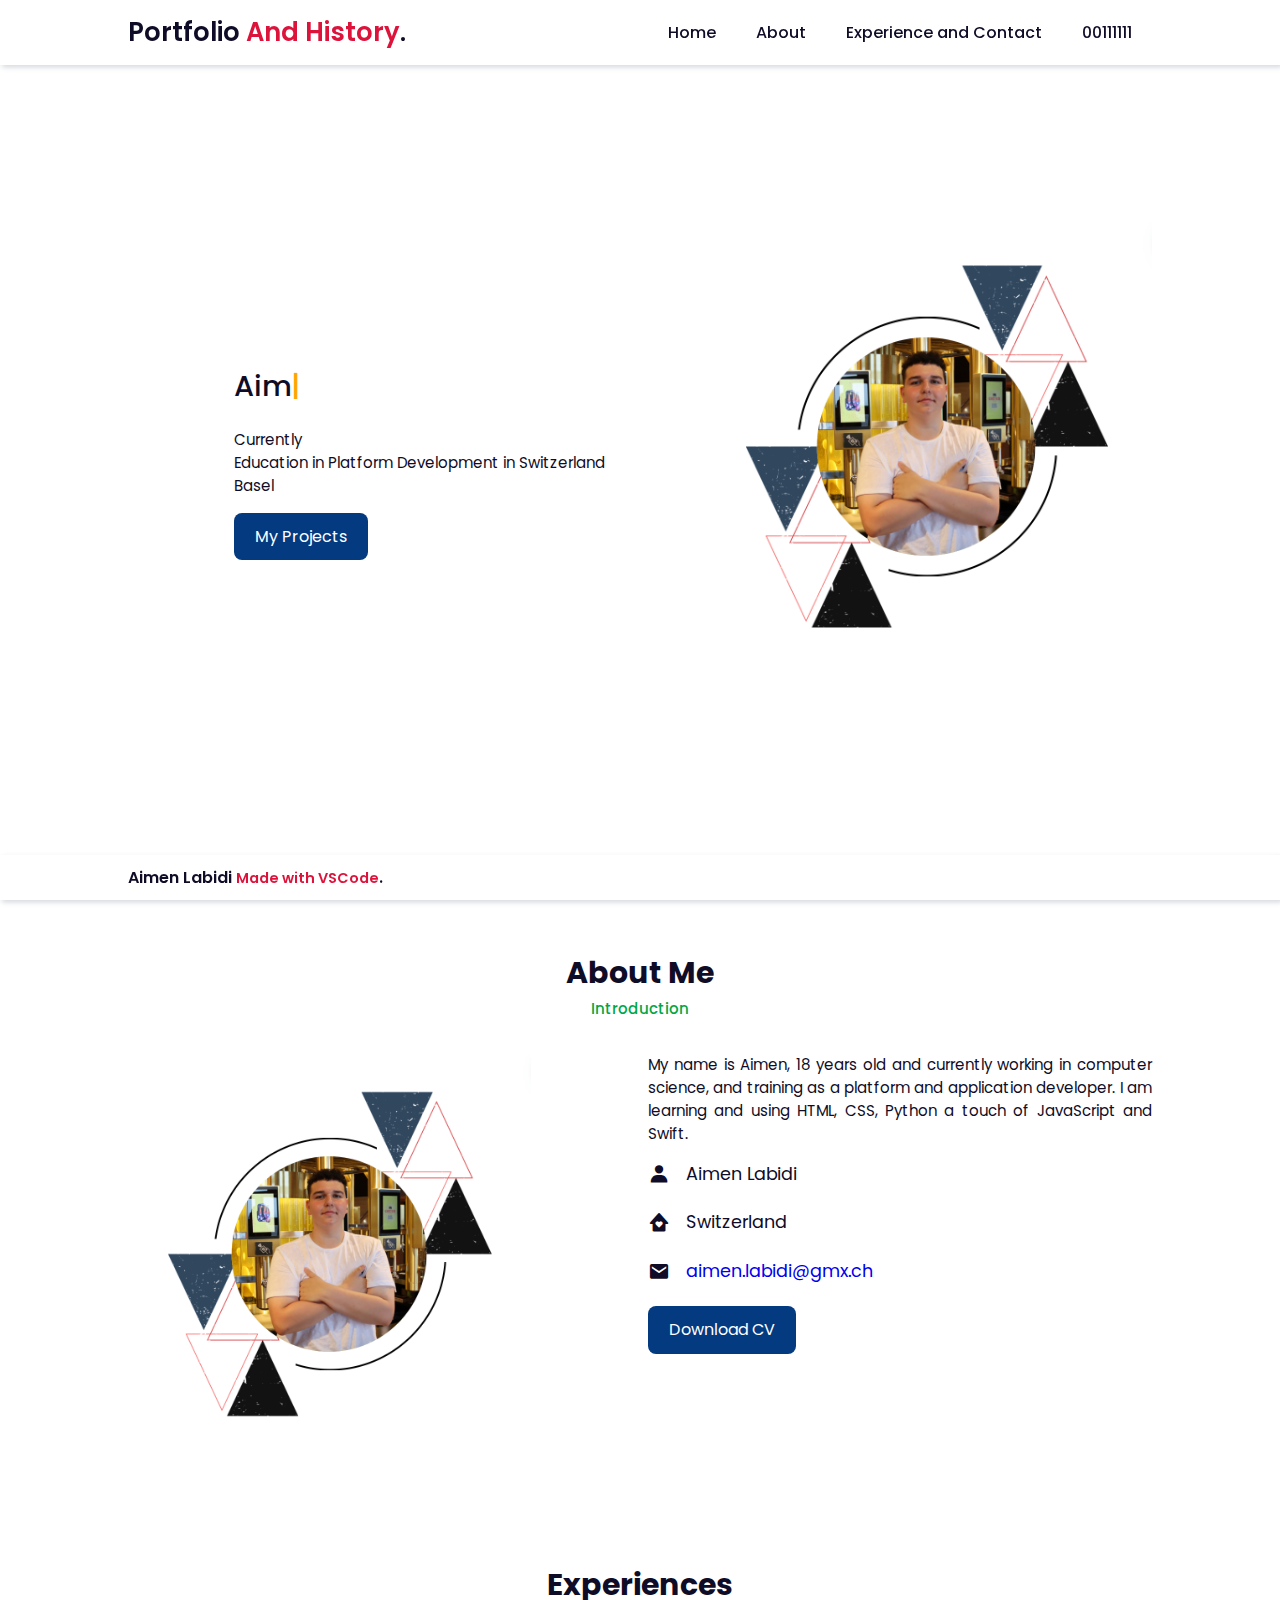
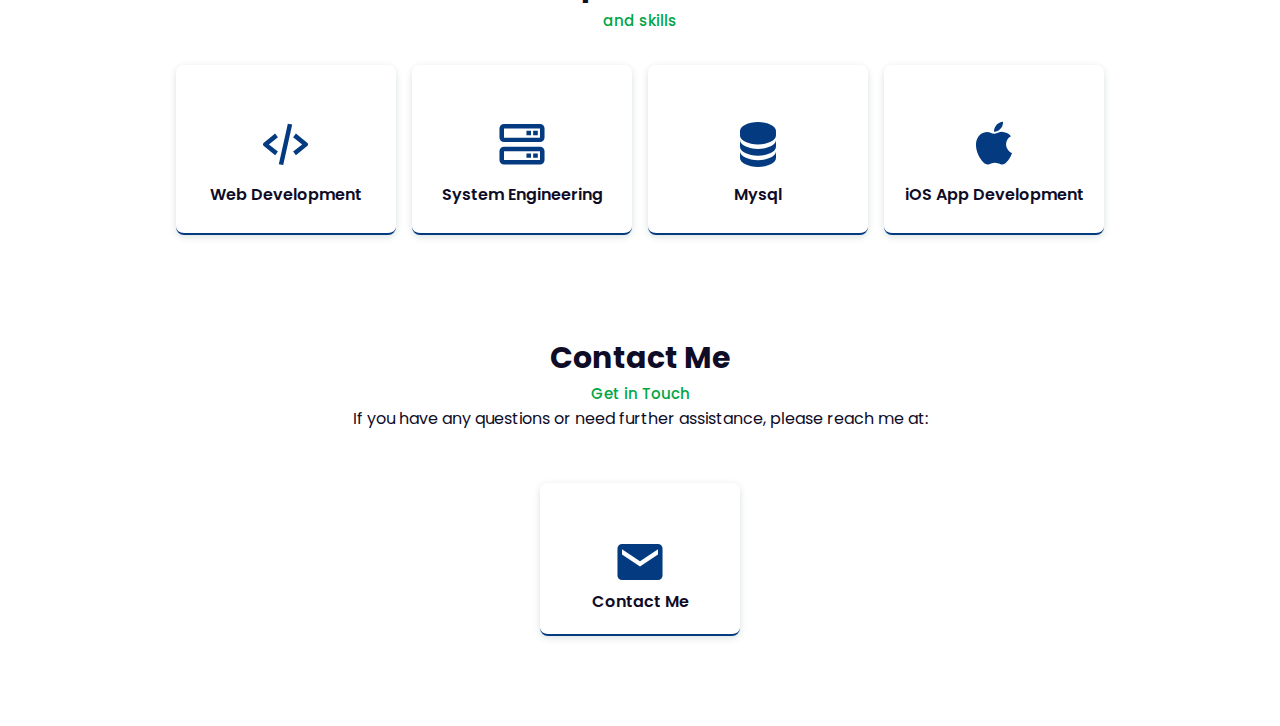
==== commit 7fbd93fb: "Update index.html" ====
--- a/index.html
+++ b/index.html
@@ -14,7 +14,7 @@
     <!-- Header Section -->
     <header>
         <a href="#" class="logo">Portfolio <span>And</span> <span>History</span>.</a>
-        <img src="CatGif.gif" alt="" class="cat-gif">
+        
         <div class="bx bx-menu" id="menu-icon"></div>
         <!-- Navbar -->
         <ul class="navbar">
--- a/style.css
+++ b/style.css
@@ -374,6 +374,7 @@
 @media (max-width: 200px) {
   .email-box {
     width: 80px; /* Adjust for smaller screens */
+    
   }
 }
 
@@ -396,6 +397,7 @@
   flex-direction: column;
   align-items: center;
   text-align: center;
+  margin-bottom: 40px;
   border-radius: 0.5rem;
   border-bottom: 2px solid var(--main-color);
   box-shadow: 0 2px 7px rgb(14 55 54 / 15%);
@@ -706,6 +708,7 @@
   animation: blink 0.7s infinite alternate; /* Make it blink */
 }
 
+
 @keyframes blink {
   from { opacity: 0; }
   to { opacity: 1; }
@@ -762,3 +765,261 @@
 }
 
 /* Add any additional styling as needed */
+
+home-text span {
+  font-size: var(--medium-font);
+  font-weight: 500;
+}
+
+.project1-text h1 {
+  font-size: var(--big-font);
+  text-align: right;
+  width: 200px;
+}
+
+.project1-text h2 {
+  font-size: 1.4rem;
+  font-weight: 400;
+}
+
+.project1-text p {
+  font-size: var(--p-font);
+  font-weight: 400;
+  margin: 0.7rem 0 1rem;
+}
+
+.project1-img {
+  order: 3;
+}
+
+.project1-img img {
+  width: 230px;
+  height: auto;
+  margin-top: 30%;
+  position: absolute;
+  top: -90px; /* Adjust this value as needed */
+  right: 210px; /* Adjust this value as needed */
+  z-index: 1; /* Ensure the GIF is above other elements */
+  animation: playGif 20s steps(20) infinite; /* Adjust duration (12s) and steps (20) as needed */
+}
+
+
+home-text span {
+  font-size: var(--medium-font);
+  font-weight: 500;
+}
+
+.project2-text h1 {
+  font-size: var(--big-font);
+  text-align: right;
+  width: 200px;
+}
+
+.project2-text h2 {
+  font-size: 30px;
+  
+}
+
+.project2-text p {
+  font-size: var(--p-font);
+  font-weight: 400;
+  margin: 0.7rem 0 1rem;
+}
+.project2-img img {
+  width: 100%;
+  height:auto;
+  border-radius: 0.5rem;
+  text-align: lefta;
+  margin-bottom: 98px;
+}
+
+
+.project3-text {
+  width: 75%; /* Adjust this value based on your layout */
+  float: left; /* Float the text container */
+}
+
+.project3-text p {
+  font-size: var(--p-font);
+  font-weight: 400;
+  margin:5rem 0; /* Adjust top and bottom margin */
+}
+
+.project3-img img {
+  float: right;
+  width: 22%;
+  height: auto;
+  border-radius: 0.5rem;
+  margin-left: 2%; /* Add some space between the image and text */
+  margin-bottom: 60px;
+  top: 20px; /* Adjust this value to move the image up or down */
+}
+
+
+.heading {
+  text-align: center;
+}
+
+.heading h2 {
+  font-size: 30px;
+}
+
+.heading span {
+  font-size: var(--p-font);
+  color: rgb(2, 166, 70);
+}
+
+.cat-gif {
+  width: 60px;
+  height: auto;
+  margin-top: 2%;
+  position: absolute;
+  top: 648px; /* Adjust this value as needed */
+  right: 1130px; /* Adjust this value as needed */
+  z-index: 1; /* Ensure the GIF is above other elements */
+
+}
+
+
+
+.swift-image {
+  width: 50px; /* Adjust the size as needed */
+  height: auto;
+}
+
+.top-container {
+  display: flex;
+  justify-content: center;  /* Centers horizontally */
+  align-items: center;     /* Centers vertically */
+  height: 100vh;           /* Full viewport height to center vertically */
+}
+
+.top {
+  height: auto;
+  width: 90px;
+  text-decoration: none;
+  padding: 100px;
+  font-family: sans-serif;
+  color: #fff;
+  background: #000;
+  border-radius: 100px;
+
+  /* Center the button horizontally */
+  margin: 0 auto;
+  display: block;
+}
+
+@media (max-width: 200px) {
+  .back-box {
+    width: 80px; /* Adjust for smaller screens */
+    
+  }
+}
+
+/* Responsive design for service boxes */
+.back-content {
+  display: grid;
+  width: 250;
+  text-align: center;
+  grid-template-columns: repeat(auto-fit, minmax(200px, auto));
+  justify-content: center;
+  gap: 1rem;
+  margin-top: 2rem;
+}
+
+
+.back-box {
+    padding: 5px;
+    width: 250px;
+    display: flex;
+    flex-direction: column;
+    align-items: center;
+    text-align: center;
+    margin-bottom: 40px;
+    border-radius: 0.5rem;
+    border-bottom: 2px solid var(--main-color);
+    box-shadow: 0 2px 7px rgb(14 55 54 / 15%);
+    transition: transform 0.3s ease;
+    margin-top: 10px; /* Adjusted margin */
+
+  
+  /* Other CSS styles remain unchanged */
+  
+}
+
+.back-box:hover {
+  background-color: #02225a;
+  transform: scale(1.1); /* Make the box 10% larger on hover */
+}
+
+.back-box h3 {
+  font-size: 1rem;
+  font-weight: 600;
+  margin: 0.7rem 0 0.4rem;
+}
+
+.back-box {
+  margin-top: 20px; /* Adjust margin */
+}
+
+/* Other CSS styles for footer and email box remain unchanged */
+
+
+.back-box:hover h3 {
+  color: #fff;
+}
+
+.back-box .bx {
+  padding-top: 2rem;
+  font-size: 54px;
+  color: var(--main-color);
+}
+
+.back-box:hover .bx {
+  color: #22cf91;
+}
+
+.back-box a {
+  color: var(--main-color);
+  font-size: var(--p-font);
+  font-weight: 500;
+}
+
+.back-box:hover a {
+  color: #8b8a8f;
+}
+
+.back-box {
+  display: flex;
+  justify-content: center;
+  align-items: center;
+  width: 100%;
+  margin-top: 20px;
+}
+
+.back-box{
+  max-width: 50%;
+  height: auto;
+}
+
+.back-link {
+  text-decoration: none; /* Remove underline */
+  color: inherit; /* Inherit the color from the parent */
+}
+
+.back-link h3 {
+  color: var(--text-color); /* Use a variable or a specific color */
+  margin: 0; /* Reset margin if needed */
+}
+
+.back-link:hover h3 {  
+  color: fff; /* Color on hover */
+}
+
+.CodPic-img img {
+  width: 100%;
+  height:auto;
+  border-radius: 0.5rem;
+  text-align: lefta;
+  margin-bottom: 98px;
+}
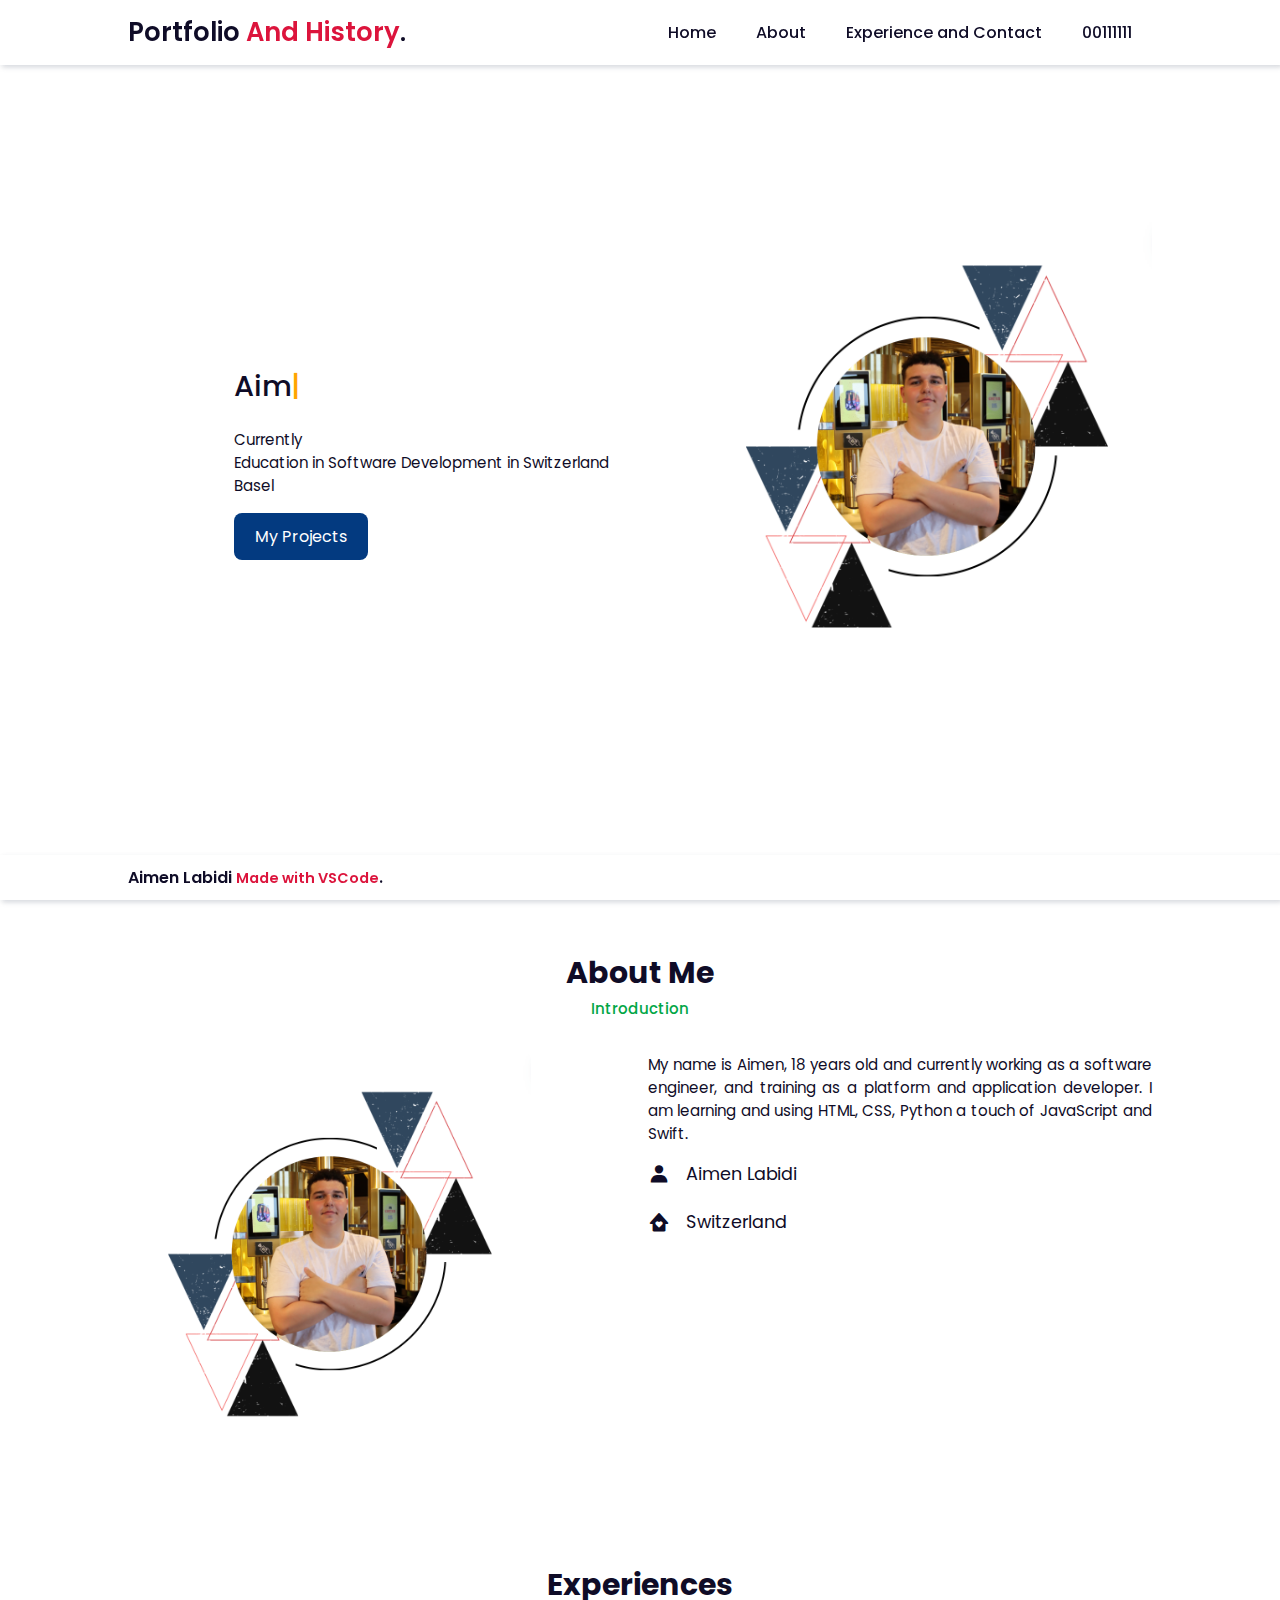
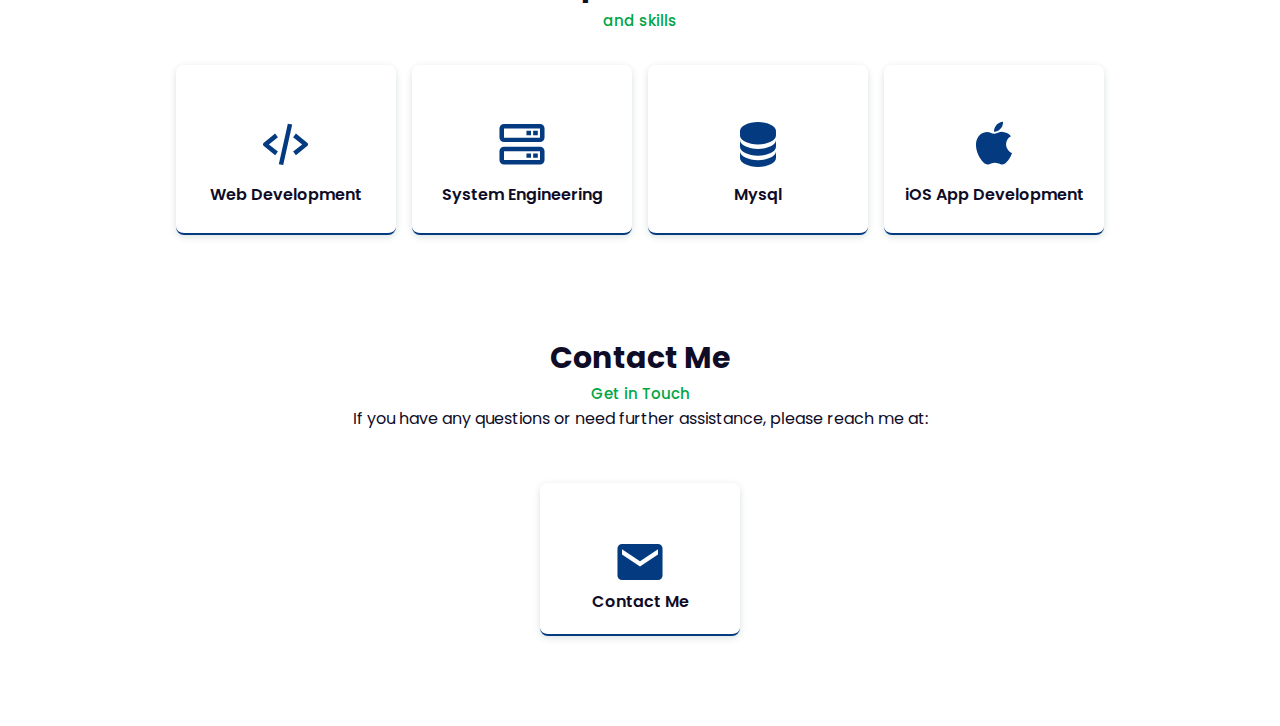
==== commit 3a795201: "Update index.html" ====
--- a/index.html
+++ b/index.html
@@ -33,7 +33,7 @@
         </div>
         <div class="home-text">
             <h1><span id="typewriter"></span></h1>
-            <p>Currently <br> Education in Platform Development in Switzerland <br> Basel</p>
+            <p>Currently <br> Education in Software Development in Switzerland <br> Basel</p>
             <a href="projects.html" class="btn">My Projects</a>
         </div>
     </section>
@@ -66,7 +66,7 @@
                 <img src="MainPicPort.png" alt="Profile Picture">
             </div>
             <div class="about-text">
-                <p>My name is Aimen, 18 years old and currently working in computer science, and training as a platform and application developer. I am learning and using HTML, CSS, Python a touch of JavaScript and Swift.</p>
+                <p>My name is Aimen, 18 years old and currently working as a software engineer, and training as a platform and application developer. I am learning and using HTML, CSS, Python a touch of JavaScript and Swift.</p>
                 <!-- Information -->
                 <div class="information">
                     <div class="info-box">
@@ -77,16 +77,8 @@
                         <i class='bx bxs-home-heart'></i>
                         <span>Switzerland</span>
                     </div>
-                    <div class="info-box">
-                        <i class='bx bxs-envelope'></i>
-                        <a href="mailto:aimen.labidi@gmx.ch">
-                            <span>aimen.labidi@gmx.ch</span>
-                        </a>
-                    </div>
-                </div>
-                <!-- Download CV Button -->
-                <a href="MainCV.pdf" class="btn" download>Download CV</a>
-            </div>
+    
+
         </div>
     </section>
     <!-- Experience and Skills Section -->
